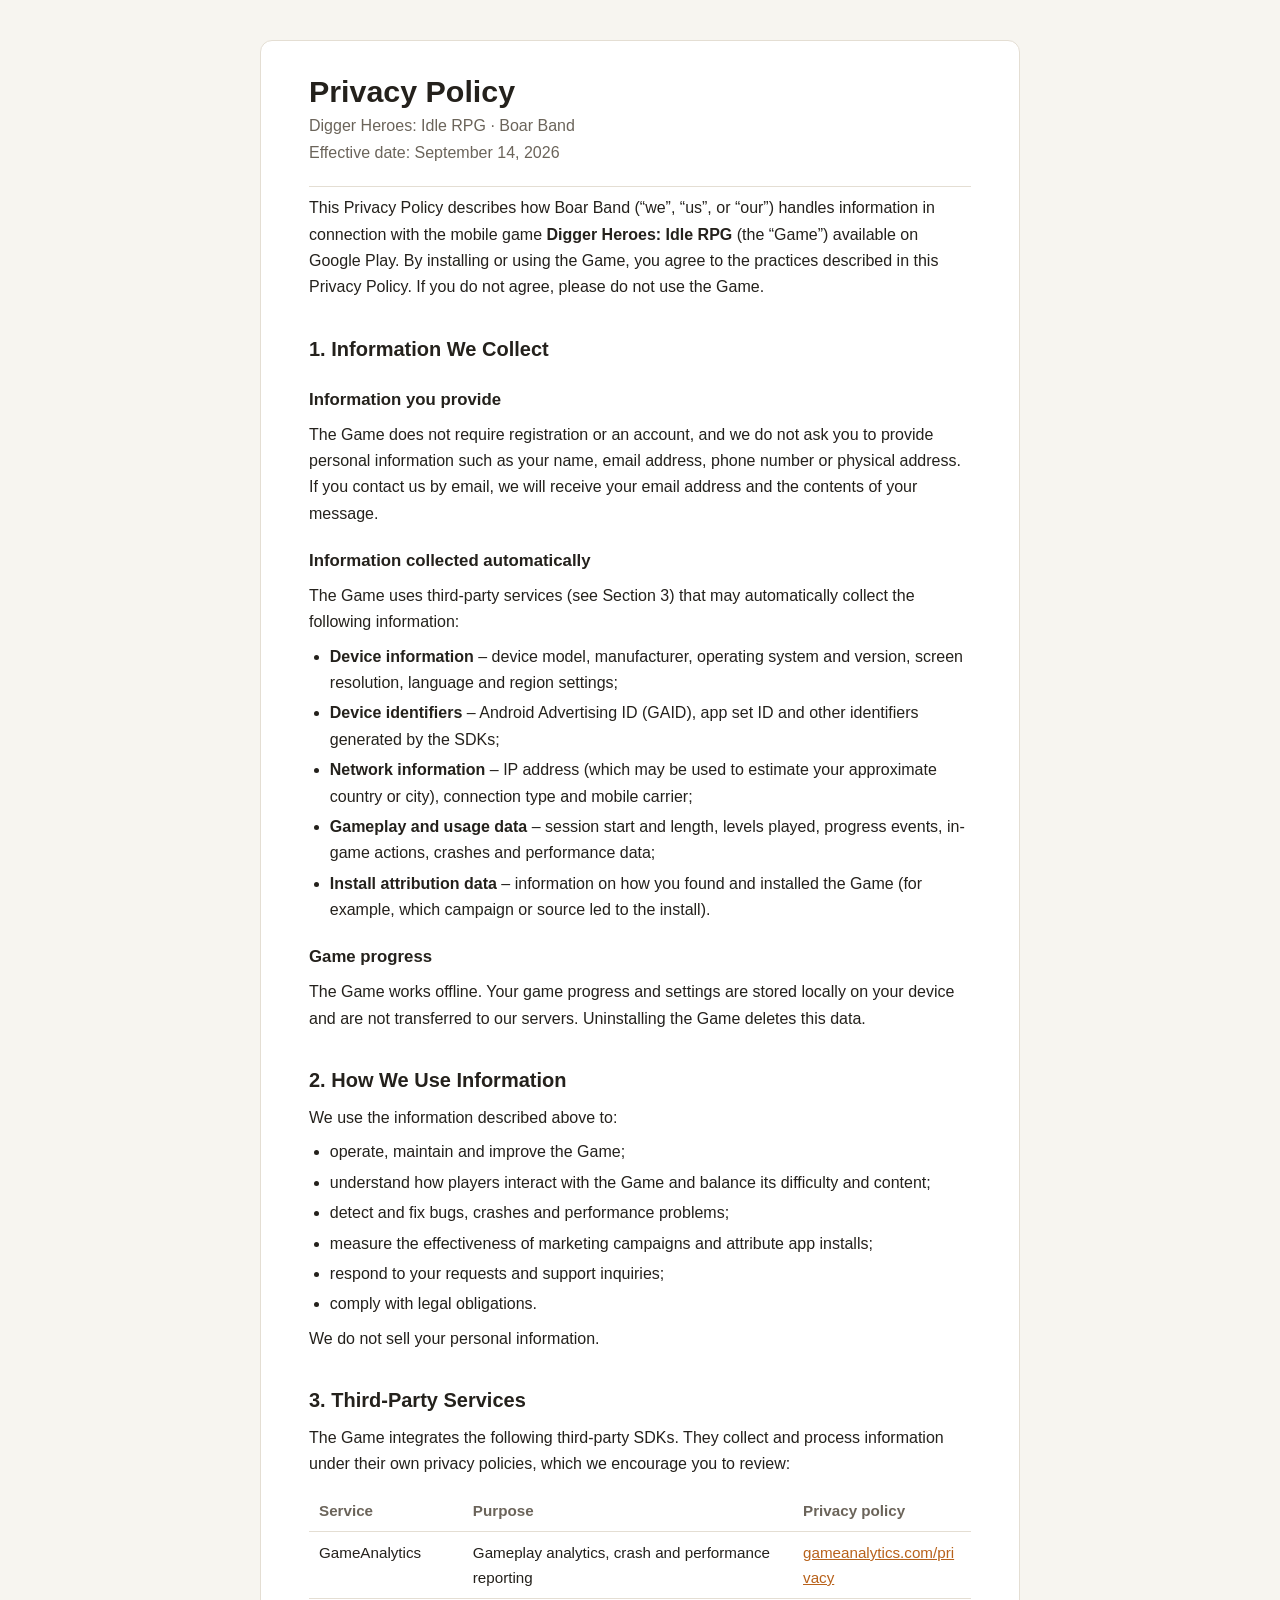
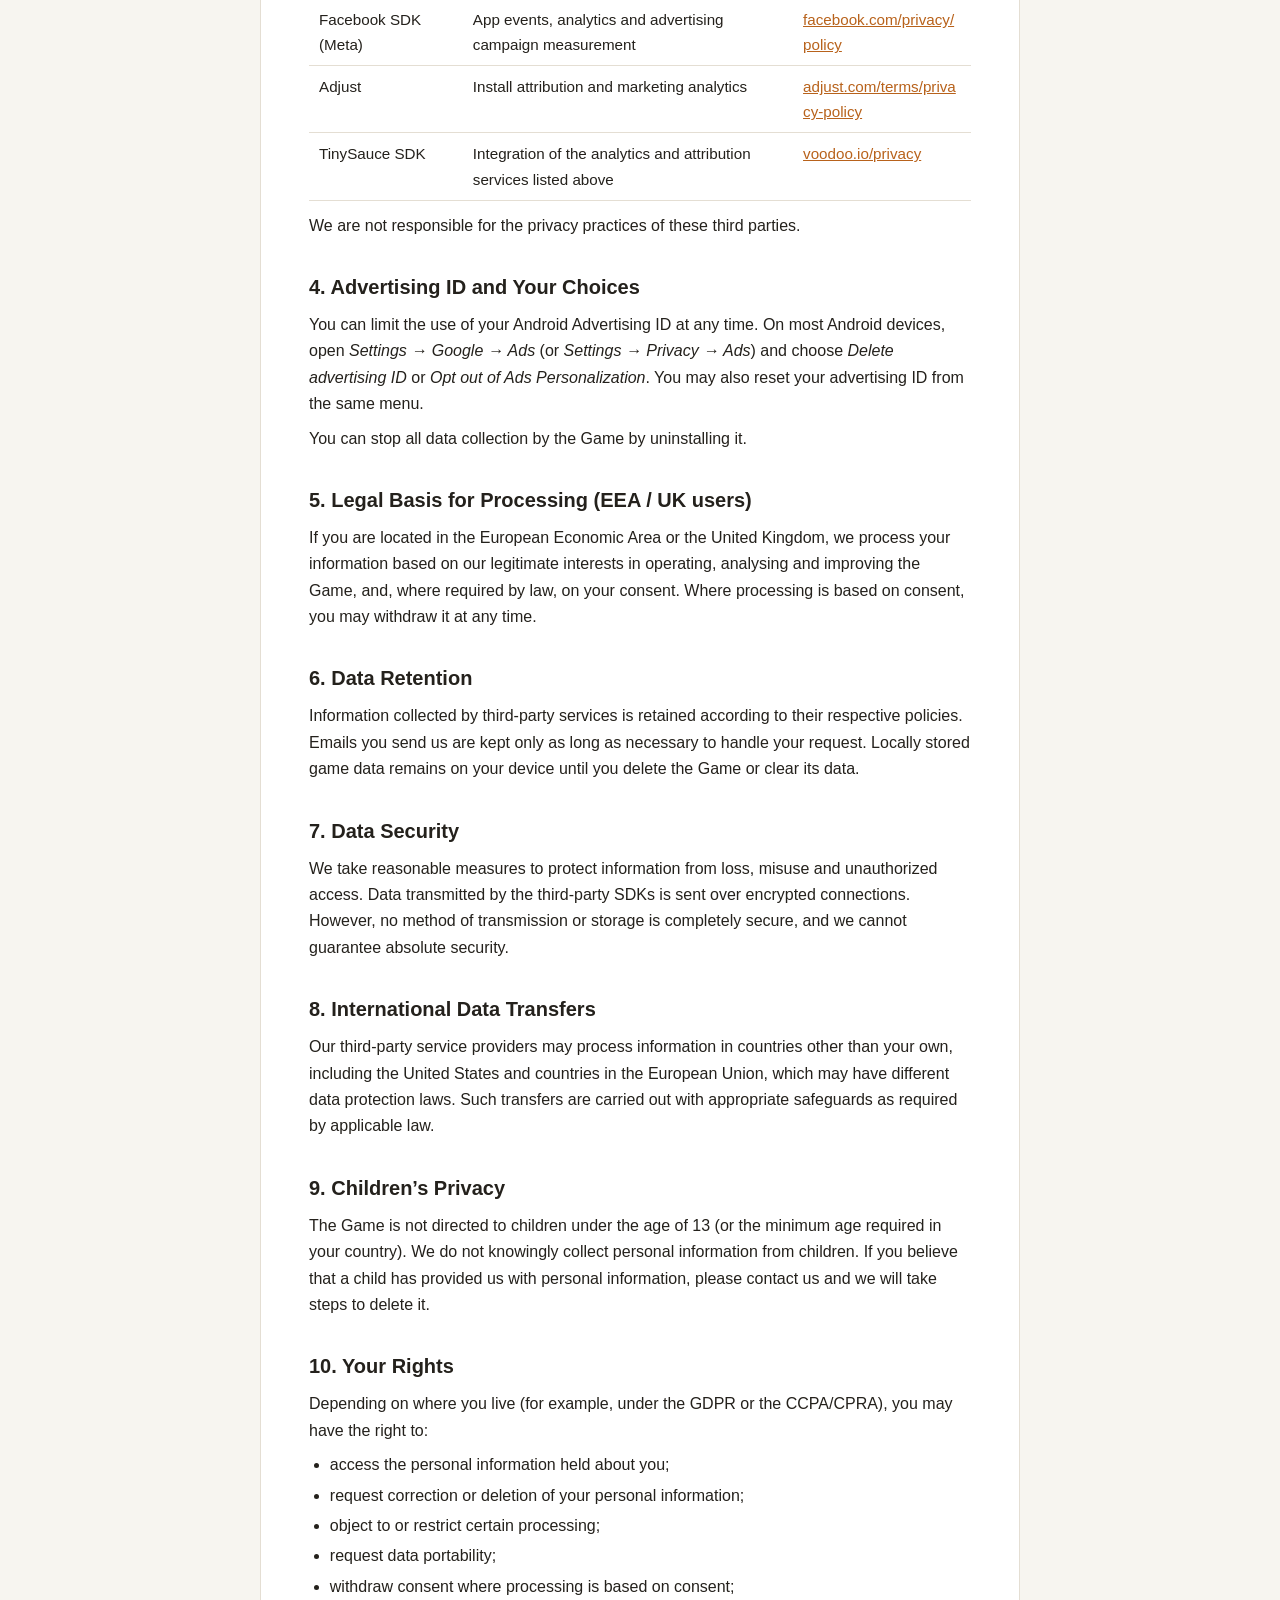
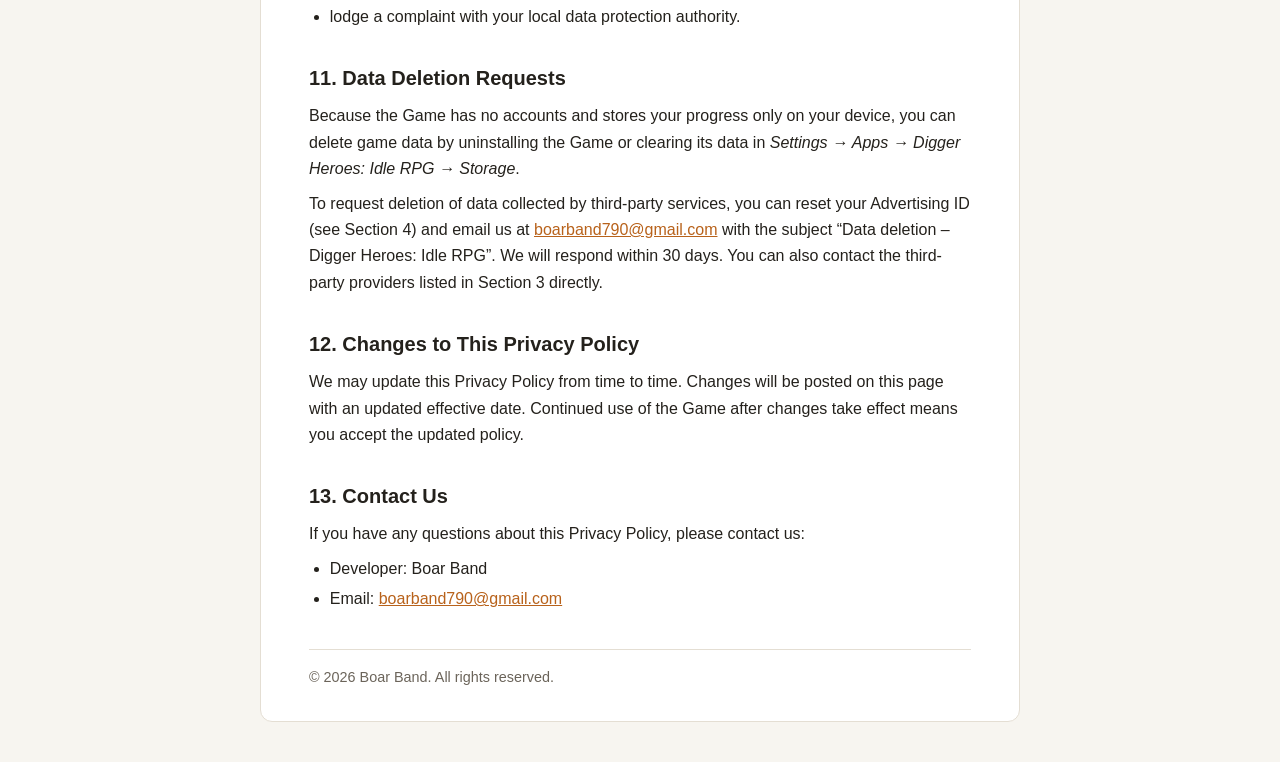
==== index.html @ 5ca2556d "Add files via upload" ====
<!DOCTYPE html>
<html lang="en">
<head>
  <meta charset="UTF-8">
  <meta name="viewport" content="width=device-width, initial-scale=1">
  <title>Privacy Policy – Digger Heroes: Idle RPG</title>
  <meta name="description" content="Privacy Policy for the mobile game Digger Heroes: Idle RPG by Boar Band.">
  <style>
    :root {
      --bg: #f7f5f0;
      --surface: #ffffff;
      --text: #24211c;
      --muted: #6b645a;
      --accent: #b8621b;
      --border: #e4ded3;
    }
    @media (prefers-color-scheme: dark) {
      :root {
        --bg: #17150f;
        --surface: #211e17;
        --text: #ece6da;
        --muted: #a79f92;
        --accent: #e58f45;
        --border: #3a352b;
      }
    }
    * { box-sizing: border-box; }
    body {
      margin: 0;
      padding: 0 16px;
      background: var(--bg);
      color: var(--text);
      font: 16px/1.65 -apple-system, BlinkMacSystemFont, "Segoe UI", Roboto, Helvetica, Arial, sans-serif;
    }
    main {
      max-width: 760px;
      margin: 40px auto;
      padding: 32px clamp(20px, 5vw, 48px);
      background: var(--surface);
      border: 1px solid var(--border);
      border-radius: 12px;
    }
    header { border-bottom: 1px solid var(--border); padding-bottom: 20px; margin-bottom: 8px; }
    h1 { margin: 0 0 4px; font-size: 1.9rem; line-height: 1.2; }
    .subtitle { margin: 0; color: var(--muted); }
    h2 { margin: 32px 0 8px; font-size: 1.25rem; }
    h3 { margin: 20px 0 4px; font-size: 1.05rem; }
    p, ul { margin: 8px 0; }
    ul { padding-left: 1.3em; }
    li { margin: 4px 0; }
    a { color: var(--accent); overflow-wrap: anywhere; }
    .table-wrap { overflow-x: auto; margin: 12px 0; }
    table { width: 100%; border-collapse: collapse; font-size: 0.95rem; }
    th, td { text-align: left; vertical-align: top; padding: 8px 10px; border-bottom: 1px solid var(--border); }
    th { color: var(--muted); font-weight: 600; }
    footer { margin-top: 36px; padding-top: 16px; border-top: 1px solid var(--border); color: var(--muted); font-size: 0.9rem; }
  </style>
</head>
<body>
<main>
  <header>
    <h1>Privacy Policy</h1>
    <p class="subtitle">Digger Heroes: Idle RPG · Boar Band</p>
    <p class="subtitle">Effective date: September 14, 2026</p>
  </header>

  <p>
    This Privacy Policy describes how Boar Band (“we”, “us”, or “our”) handles information in connection with
    the mobile game <strong>Digger Heroes: Idle RPG</strong> (the “Game”) available on Google Play.
    By installing or using the Game, you agree to the practices described in this Privacy Policy.
    If you do not agree, please do not use the Game.
  </p>

  <h2>1. Information We Collect</h2>
  <h3>Information you provide</h3>
  <p>
    The Game does not require registration or an account, and we do not ask you to provide personal
    information such as your name, email address, phone number or physical address.
    If you contact us by email, we will receive your email address and the contents of your message.
  </p>

  <h3>Information collected automatically</h3>
  <p>The Game uses third-party services (see Section 3) that may automatically collect the following information:</p>
  <ul>
    <li><strong>Device information</strong> – device model, manufacturer, operating system and version, screen resolution, language and region settings;</li>
    <li><strong>Device identifiers</strong> – Android Advertising ID (GAID), app set ID and other identifiers generated by the SDKs;</li>
    <li><strong>Network information</strong> – IP address (which may be used to estimate your approximate country or city), connection type and mobile carrier;</li>
    <li><strong>Gameplay and usage data</strong> – session start and length, levels played, progress events, in-game actions, crashes and performance data;</li>
    <li><strong>Install attribution data</strong> – information on how you found and installed the Game (for example, which campaign or source led to the install).</li>
  </ul>

  <h3>Game progress</h3>
  <p>
    The Game works offline. Your game progress and settings are stored locally on your device and are not
    transferred to our servers. Uninstalling the Game deletes this data.
  </p>

  <h2>2. How We Use Information</h2>
  <p>We use the information described above to:</p>
  <ul>
    <li>operate, maintain and improve the Game;</li>
    <li>understand how players interact with the Game and balance its difficulty and content;</li>
    <li>detect and fix bugs, crashes and performance problems;</li>
    <li>measure the effectiveness of marketing campaigns and attribute app installs;</li>
    <li>respond to your requests and support inquiries;</li>
    <li>comply with legal obligations.</li>
  </ul>
  <p>We do not sell your personal information.</p>

  <h2>3. Third-Party Services</h2>
  <p>
    The Game integrates the following third-party SDKs. They collect and process information under their own
    privacy policies, which we encourage you to review:
  </p>
  <div class="table-wrap">
    <table>
      <thead>
        <tr><th>Service</th><th>Purpose</th><th>Privacy policy</th></tr>
      </thead>
      <tbody>
        <tr>
          <td>GameAnalytics</td>
          <td>Gameplay analytics, crash and performance reporting</td>
          <td><a href="https://gameanalytics.com/privacy" target="_blank" rel="noopener">gameanalytics.com/privacy</a></td>
        </tr>
        <tr>
          <td>Facebook SDK (Meta)</td>
          <td>App events, analytics and advertising campaign measurement</td>
          <td><a href="https://www.facebook.com/privacy/policy/" target="_blank" rel="noopener">facebook.com/privacy/policy</a></td>
        </tr>
        <tr>
          <td>Adjust</td>
          <td>Install attribution and marketing analytics</td>
          <td><a href="https://www.adjust.com/terms/privacy-policy/" target="_blank" rel="noopener">adjust.com/terms/privacy-policy</a></td>
        </tr>
        <tr>
          <td>TinySauce SDK</td>
          <td>Integration of the analytics and attribution services listed above</td>
          <td><a href="https://www.voodoo.io/privacy" target="_blank" rel="noopener">voodoo.io/privacy</a></td>
        </tr>
      </tbody>
    </table>
  </div>
  <p>We are not responsible for the privacy practices of these third parties.</p>

  <h2>4. Advertising ID and Your Choices</h2>
  <p>
    You can limit the use of your Android Advertising ID at any time. On most Android devices, open
    <em>Settings → Google → Ads</em> (or <em>Settings → Privacy → Ads</em>) and choose
    <em>Delete advertising ID</em> or <em>Opt out of Ads Personalization</em>.
    You may also reset your advertising ID from the same menu.
  </p>
  <p>You can stop all data collection by the Game by uninstalling it.</p>

  <h2>5. Legal Basis for Processing (EEA / UK users)</h2>
  <p>
    If you are located in the European Economic Area or the United Kingdom, we process your information based on
    our legitimate interests in operating, analysing and improving the Game, and, where required by law, on your consent.
    Where processing is based on consent, you may withdraw it at any time.
  </p>

  <h2>6. Data Retention</h2>
  <p>
    Information collected by third-party services is retained according to their respective policies.
    Emails you send us are kept only as long as necessary to handle your request.
    Locally stored game data remains on your device until you delete the Game or clear its data.
  </p>

  <h2>7. Data Security</h2>
  <p>
    We take reasonable measures to protect information from loss, misuse and unauthorized access. Data transmitted by
    the third-party SDKs is sent over encrypted connections. However, no method of transmission or storage is
    completely secure, and we cannot guarantee absolute security.
  </p>

  <h2>8. International Data Transfers</h2>
  <p>
    Our third-party service providers may process information in countries other than your own, including the
    United States and countries in the European Union, which may have different data protection laws. Such transfers
    are carried out with appropriate safeguards as required by applicable law.
  </p>

  <h2>9. Children’s Privacy</h2>
  <p>
    The Game is not directed to children under the age of 13 (or the minimum age required in your country).
    We do not knowingly collect personal information from children. If you believe that a child has provided us
    with personal information, please contact us and we will take steps to delete it.
  </p>

  <h2>10. Your Rights</h2>
  <p>Depending on where you live (for example, under the GDPR or the CCPA/CPRA), you may have the right to:</p>
  <ul>
    <li>access the personal information held about you;</li>
    <li>request correction or deletion of your personal information;</li>
    <li>object to or restrict certain processing;</li>
    <li>request data portability;</li>
    <li>withdraw consent where processing is based on consent;</li>
    <li>lodge a complaint with your local data protection authority.</li>
  </ul>

  <h2>11. Data Deletion Requests</h2>
  <p>
    Because the Game has no accounts and stores your progress only on your device, you can delete game data by
    uninstalling the Game or clearing its data in <em>Settings → Apps → Digger Heroes: Idle RPG → Storage</em>.
  </p>
  <p>
    To request deletion of data collected by third-party services, you can reset your Advertising ID (see Section 4)
    and email us at <a href="mailto:boarband790@gmail.com">boarband790@gmail.com</a> with the subject
    “Data deletion – Digger Heroes: Idle RPG”. We will respond within 30 days. You can also contact the third-party providers
    listed in Section 3 directly.
  </p>

  <h2>12. Changes to This Privacy Policy</h2>
  <p>
    We may update this Privacy Policy from time to time. Changes will be posted on this page with an updated
    effective date. Continued use of the Game after changes take effect means you accept the updated policy.
  </p>

  <h2>13. Contact Us</h2>
  <p>If you have any questions about this Privacy Policy, please contact us:</p>
  <ul>
    <li>Developer: Boar Band</li>
    <li>Email: <a href="mailto:boarband790@gmail.com">boarband790@gmail.com</a></li>
  </ul>

  <footer>© 2026 Boar Band. All rights reserved.</footer>
</main>
</body>
</html>
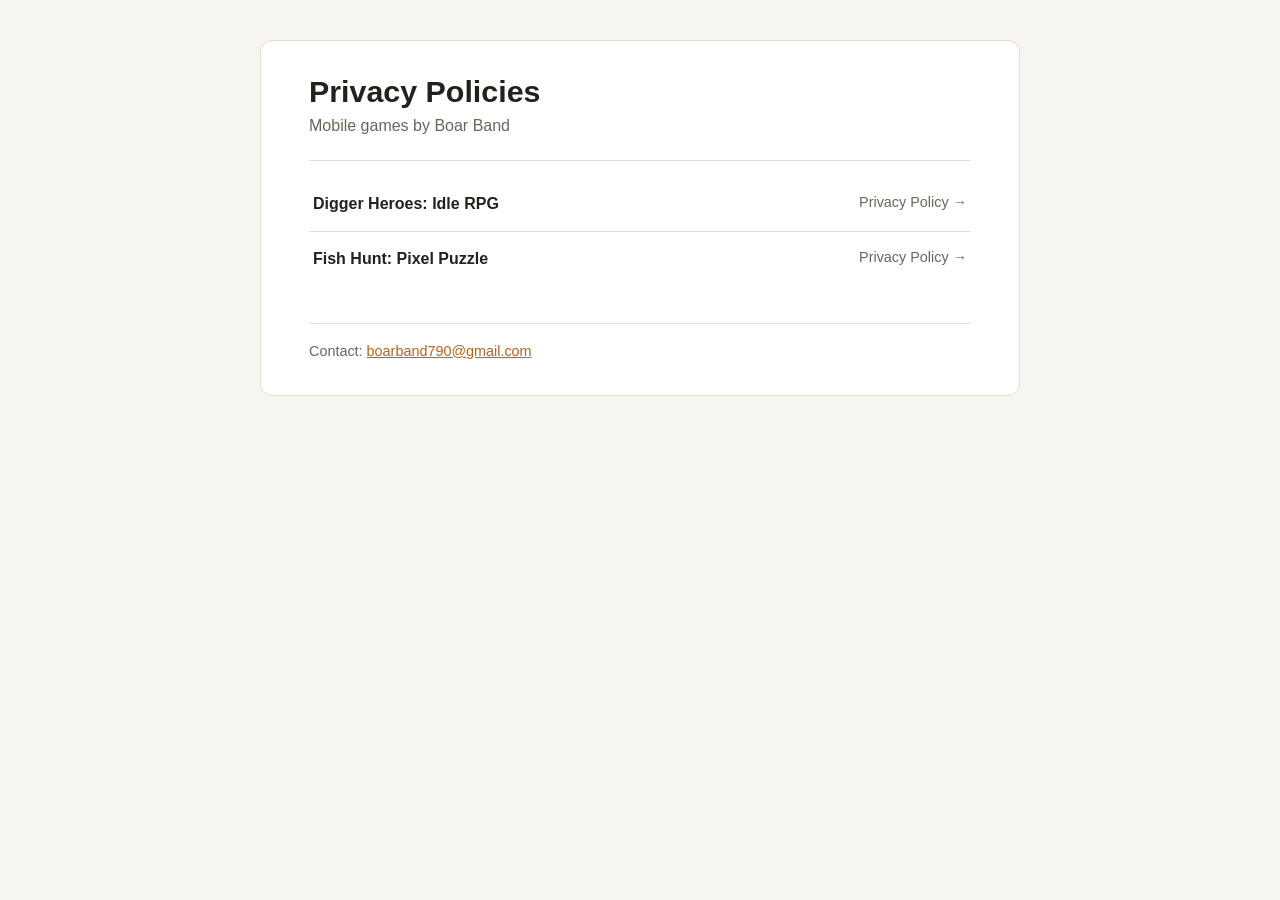
==== commit d6f768c4: "Turn site into a catalog of per-game privacy policies - Root page now lists all games - Digger Heroe" ====
--- a/index.html
+++ b/index.html
@@ -3,227 +3,41 @@
 <head>
   <meta charset="UTF-8">
   <meta name="viewport" content="width=device-width, initial-scale=1">
-  <title>Privacy Policy – Digger Heroes: Idle RPG</title>
-  <meta name="description" content="Privacy Policy for the mobile game Digger Heroes: Idle RPG by Boar Band.">
-  <style>
-    :root {
-      --bg: #f7f5f0;
-      --surface: #ffffff;
-      --text: #24211c;
-      --muted: #6b645a;
-      --accent: #b8621b;
-      --border: #e4ded3;
-    }
-    @media (prefers-color-scheme: dark) {
-      :root {
-        --bg: #17150f;
-        --surface: #211e17;
-        --text: #ece6da;
-        --muted: #a79f92;
-        --accent: #e58f45;
-        --border: #3a352b;
-      }
-    }
-    * { box-sizing: border-box; }
-    body {
-      margin: 0;
-      padding: 0 16px;
-      background: var(--bg);
-      color: var(--text);
-      font: 16px/1.65 -apple-system, BlinkMacSystemFont, "Segoe UI", Roboto, Helvetica, Arial, sans-serif;
-    }
-    main {
-      max-width: 760px;
-      margin: 40px auto;
-      padding: 32px clamp(20px, 5vw, 48px);
-      background: var(--surface);
-      border: 1px solid var(--border);
-      border-radius: 12px;
-    }
-    header { border-bottom: 1px solid var(--border); padding-bottom: 20px; margin-bottom: 8px; }
-    h1 { margin: 0 0 4px; font-size: 1.9rem; line-height: 1.2; }
-    .subtitle { margin: 0; color: var(--muted); }
-    h2 { margin: 32px 0 8px; font-size: 1.25rem; }
-    h3 { margin: 20px 0 4px; font-size: 1.05rem; }
-    p, ul { margin: 8px 0; }
-    ul { padding-left: 1.3em; }
-    li { margin: 4px 0; }
-    a { color: var(--accent); overflow-wrap: anywhere; }
-    .table-wrap { overflow-x: auto; margin: 12px 0; }
-    table { width: 100%; border-collapse: collapse; font-size: 0.95rem; }
-    th, td { text-align: left; vertical-align: top; padding: 8px 10px; border-bottom: 1px solid var(--border); }
-    th { color: var(--muted); font-weight: 600; }
-    footer { margin-top: 36px; padding-top: 16px; border-top: 1px solid var(--border); color: var(--muted); font-size: 0.9rem; }
-  </style>
+  <title>Boar Band Privacy Policies</title>
+  <meta name="description" content="Privacy policies for mobile games by Boar Band.">
+  <link rel="stylesheet" href="style.css">
 </head>
 <body>
 <main>
   <header>
-    <h1>Privacy Policy</h1>
-    <p class="subtitle">Digger Heroes: Idle RPG · Boar Band</p>
-    <p class="subtitle">Effective date: September 14, 2026</p>
+    <h1>Privacy Policies</h1>
+    <p class="subtitle">Mobile games by Boar Band</p>
   </header>
 
-  <p>
-    This Privacy Policy describes how Boar Band (“we”, “us”, or “our”) handles information in connection with
-    the mobile game <strong>Digger Heroes: Idle RPG</strong> (the “Game”) available on Google Play.
-    By installing or using the Game, you agree to the practices described in this Privacy Policy.
-    If you do not agree, please do not use the Game.
-  </p>
-
-  <h2>1. Information We Collect</h2>
-  <h3>Information you provide</h3>
-  <p>
-    The Game does not require registration or an account, and we do not ask you to provide personal
-    information such as your name, email address, phone number or physical address.
-    If you contact us by email, we will receive your email address and the contents of your message.
-  </p>
-
-  <h3>Information collected automatically</h3>
-  <p>The Game uses third-party services (see Section 3) that may automatically collect the following information:</p>
-  <ul>
-    <li><strong>Device information</strong> – device model, manufacturer, operating system and version, screen resolution, language and region settings;</li>
-    <li><strong>Device identifiers</strong> – Android Advertising ID (GAID), app set ID and other identifiers generated by the SDKs;</li>
-    <li><strong>Network information</strong> – IP address (which may be used to estimate your approximate country or city), connection type and mobile carrier;</li>
-    <li><strong>Gameplay and usage data</strong> – session start and length, levels played, progress events, in-game actions, crashes and performance data;</li>
-    <li><strong>Install attribution data</strong> – information on how you found and installed the Game (for example, which campaign or source led to the install).</li>
+  <ul class="games">
+    <li>
+      <a href="private-policy-digger-heroes/">
+        <span class="game-name">Digger Heroes: Idle RPG</span>
+        <span class="game-link">Privacy Policy →</span>
+      </a>
+    </li>
+    <li>
+      <a href="private-policy-fish-hunt/">
+        <span class="game-name">Fish Hunt: Pixel Puzzle</span>
+        <span class="game-link">Privacy Policy →</span>
+      </a>
+    </li>
+    <!-- Add new games here:
+    <li>
+      <a href="private-policy-GAME-SLUG/">
+        <span class="game-name">Game Name</span>
+        <span class="game-link">Privacy Policy →</span>
+      </a>
+    </li>
+    -->
   </ul>
 
-  <h3>Game progress</h3>
-  <p>
-    The Game works offline. Your game progress and settings are stored locally on your device and are not
-    transferred to our servers. Uninstalling the Game deletes this data.
-  </p>
-
-  <h2>2. How We Use Information</h2>
-  <p>We use the information described above to:</p>
-  <ul>
-    <li>operate, maintain and improve the Game;</li>
-    <li>understand how players interact with the Game and balance its difficulty and content;</li>
-    <li>detect and fix bugs, crashes and performance problems;</li>
-    <li>measure the effectiveness of marketing campaigns and attribute app installs;</li>
-    <li>respond to your requests and support inquiries;</li>
-    <li>comply with legal obligations.</li>
-  </ul>
-  <p>We do not sell your personal information.</p>
-
-  <h2>3. Third-Party Services</h2>
-  <p>
-    The Game integrates the following third-party SDKs. They collect and process information under their own
-    privacy policies, which we encourage you to review:
-  </p>
-  <div class="table-wrap">
-    <table>
-      <thead>
-        <tr><th>Service</th><th>Purpose</th><th>Privacy policy</th></tr>
-      </thead>
-      <tbody>
-        <tr>
-          <td>GameAnalytics</td>
-          <td>Gameplay analytics, crash and performance reporting</td>
-          <td><a href="https://gameanalytics.com/privacy" target="_blank" rel="noopener">gameanalytics.com/privacy</a></td>
-        </tr>
-        <tr>
-          <td>Facebook SDK (Meta)</td>
-          <td>App events, analytics and advertising campaign measurement</td>
-          <td><a href="https://www.facebook.com/privacy/policy/" target="_blank" rel="noopener">facebook.com/privacy/policy</a></td>
-        </tr>
-        <tr>
-          <td>Adjust</td>
-          <td>Install attribution and marketing analytics</td>
-          <td><a href="https://www.adjust.com/terms/privacy-policy/" target="_blank" rel="noopener">adjust.com/terms/privacy-policy</a></td>
-        </tr>
-        <tr>
-          <td>TinySauce SDK</td>
-          <td>Integration of the analytics and attribution services listed above</td>
-          <td><a href="https://www.voodoo.io/privacy" target="_blank" rel="noopener">voodoo.io/privacy</a></td>
-        </tr>
-      </tbody>
-    </table>
-  </div>
-  <p>We are not responsible for the privacy practices of these third parties.</p>
-
-  <h2>4. Advertising ID and Your Choices</h2>
-  <p>
-    You can limit the use of your Android Advertising ID at any time. On most Android devices, open
-    <em>Settings → Google → Ads</em> (or <em>Settings → Privacy → Ads</em>) and choose
-    <em>Delete advertising ID</em> or <em>Opt out of Ads Personalization</em>.
-    You may also reset your advertising ID from the same menu.
-  </p>
-  <p>You can stop all data collection by the Game by uninstalling it.</p>
-
-  <h2>5. Legal Basis for Processing (EEA / UK users)</h2>
-  <p>
-    If you are located in the European Economic Area or the United Kingdom, we process your information based on
-    our legitimate interests in operating, analysing and improving the Game, and, where required by law, on your consent.
-    Where processing is based on consent, you may withdraw it at any time.
-  </p>
-
-  <h2>6. Data Retention</h2>
-  <p>
-    Information collected by third-party services is retained according to their respective policies.
-    Emails you send us are kept only as long as necessary to handle your request.
-    Locally stored game data remains on your device until you delete the Game or clear its data.
-  </p>
-
-  <h2>7. Data Security</h2>
-  <p>
-    We take reasonable measures to protect information from loss, misuse and unauthorized access. Data transmitted by
-    the third-party SDKs is sent over encrypted connections. However, no method of transmission or storage is
-    completely secure, and we cannot guarantee absolute security.
-  </p>
-
-  <h2>8. International Data Transfers</h2>
-  <p>
-    Our third-party service providers may process information in countries other than your own, including the
-    United States and countries in the European Union, which may have different data protection laws. Such transfers
-    are carried out with appropriate safeguards as required by applicable law.
-  </p>
-
-  <h2>9. Children’s Privacy</h2>
-  <p>
-    The Game is not directed to children under the age of 13 (or the minimum age required in your country).
-    We do not knowingly collect personal information from children. If you believe that a child has provided us
-    with personal information, please contact us and we will take steps to delete it.
-  </p>
-
-  <h2>10. Your Rights</h2>
-  <p>Depending on where you live (for example, under the GDPR or the CCPA/CPRA), you may have the right to:</p>
-  <ul>
-    <li>access the personal information held about you;</li>
-    <li>request correction or deletion of your personal information;</li>
-    <li>object to or restrict certain processing;</li>
-    <li>request data portability;</li>
-    <li>withdraw consent where processing is based on consent;</li>
-    <li>lodge a complaint with your local data protection authority.</li>
-  </ul>
-
-  <h2>11. Data Deletion Requests</h2>
-  <p>
-    Because the Game has no accounts and stores your progress only on your device, you can delete game data by
-    uninstalling the Game or clearing its data in <em>Settings → Apps → Digger Heroes: Idle RPG → Storage</em>.
-  </p>
-  <p>
-    To request deletion of data collected by third-party services, you can reset your Advertising ID (see Section 4)
-    and email us at <a href="mailto:boarband790@gmail.com">boarband790@gmail.com</a> with the subject
-    “Data deletion – Digger Heroes: Idle RPG”. We will respond within 30 days. You can also contact the third-party providers
-    listed in Section 3 directly.
-  </p>
-
-  <h2>12. Changes to This Privacy Policy</h2>
-  <p>
-    We may update this Privacy Policy from time to time. Changes will be posted on this page with an updated
-    effective date. Continued use of the Game after changes take effect means you accept the updated policy.
-  </p>
-
-  <h2>13. Contact Us</h2>
-  <p>If you have any questions about this Privacy Policy, please contact us:</p>
-  <ul>
-    <li>Developer: Boar Band</li>
-    <li>Email: <a href="mailto:boarband790@gmail.com">boarband790@gmail.com</a></li>
-  </ul>
-
-  <footer>© 2026 Boar Band. All rights reserved.</footer>
+  <footer>Contact: <a href="mailto:boarband790@gmail.com">boarband790@gmail.com</a></footer>
 </main>
 </body>
 </html>
--- a/style.css
+++ b/style.css
@@ -0,0 +1,58 @@
+:root {
+  --bg: #f7f5f0;
+  --surface: #ffffff;
+  --text: #24211c;
+  --muted: #6b645a;
+  --accent: #b8621b;
+  --border: #e4ded3;
+}
+@media (prefers-color-scheme: dark) {
+  :root {
+    --bg: #17150f;
+    --surface: #211e17;
+    --text: #ece6da;
+    --muted: #a79f92;
+    --accent: #e58f45;
+    --border: #3a352b;
+  }
+}
+* { box-sizing: border-box; }
+body {
+  margin: 0;
+  padding: 0 16px;
+  background: var(--bg);
+  color: var(--text);
+  font: 16px/1.65 -apple-system, BlinkMacSystemFont, "Segoe UI", Roboto, Helvetica, Arial, sans-serif;
+}
+main {
+  max-width: 760px;
+  margin: 40px auto;
+  padding: 32px clamp(20px, 5vw, 48px);
+  background: var(--surface);
+  border: 1px solid var(--border);
+  border-radius: 12px;
+}
+header { border-bottom: 1px solid var(--border); padding-bottom: 20px; margin-bottom: 8px; }
+h1 { margin: 0 0 4px; font-size: 1.9rem; line-height: 1.2; }
+.subtitle { margin: 0; color: var(--muted); }
+h2 { margin: 32px 0 8px; font-size: 1.25rem; }
+h3 { margin: 20px 0 4px; font-size: 1.05rem; }
+p, ul { margin: 8px 0; }
+ul { padding-left: 1.3em; }
+li { margin: 4px 0; }
+a { color: var(--accent); overflow-wrap: anywhere; }
+.table-wrap { overflow-x: auto; margin: 12px 0; }
+table { width: 100%; border-collapse: collapse; font-size: 0.95rem; }
+th, td { text-align: left; vertical-align: top; padding: 8px 10px; border-bottom: 1px solid var(--border); }
+th { color: var(--muted); font-weight: 600; }
+footer { margin-top: 36px; padding-top: 16px; border-top: 1px solid var(--border); color: var(--muted); font-size: 0.9rem; }
+
+/* Catalog page */
+.back { display: inline-block; margin-bottom: 12px; font-size: 0.9rem; text-decoration: none; }
+.games { list-style: none; padding: 0; margin: 16px 0 0; }
+.games li { margin: 0; border-bottom: 1px solid var(--border); }
+.games li:last-child { border-bottom: 0; }
+.games a { display: flex; justify-content: space-between; gap: 12px; padding: 14px 4px; text-decoration: none; color: var(--text); }
+.games a:hover .game-name { color: var(--accent); }
+.game-name { font-weight: 600; }
+.game-link { color: var(--muted); font-size: 0.9rem; }
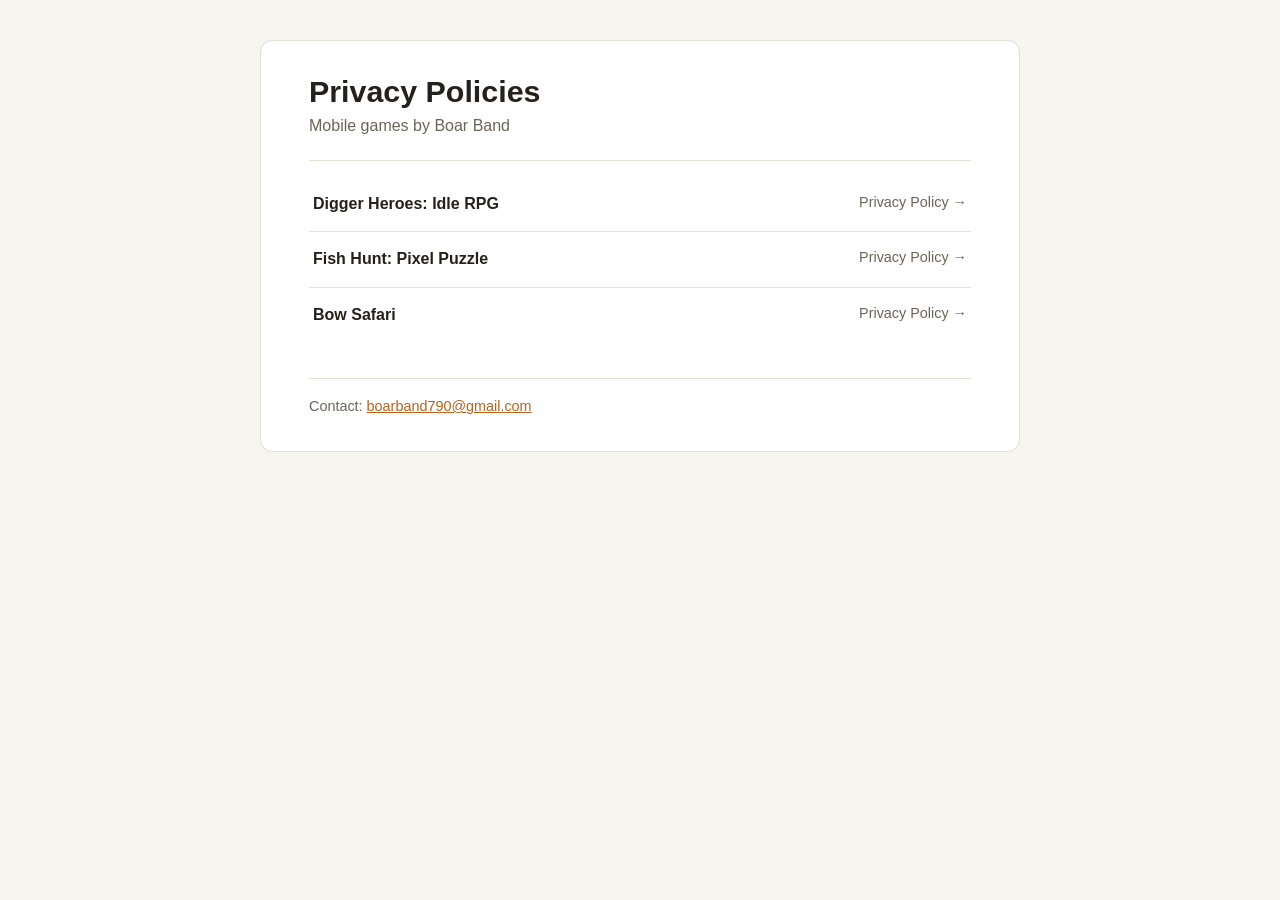
==== commit 02d734f7: "Bow Safari" ====
--- a/index.html
+++ b/index.html
@@ -27,6 +27,12 @@
         <span class="game-link">Privacy Policy →</span>
       </a>
     </li>
+    <li>
+      <a href="private-policy-bow-safari/">
+        <span class="game-name">Bow Safari</span>
+        <span class="game-link">Privacy Policy →</span>
+      </a>
+    </li>
     <!-- Add new games here:
     <li>
       <a href="private-policy-GAME-SLUG/">
